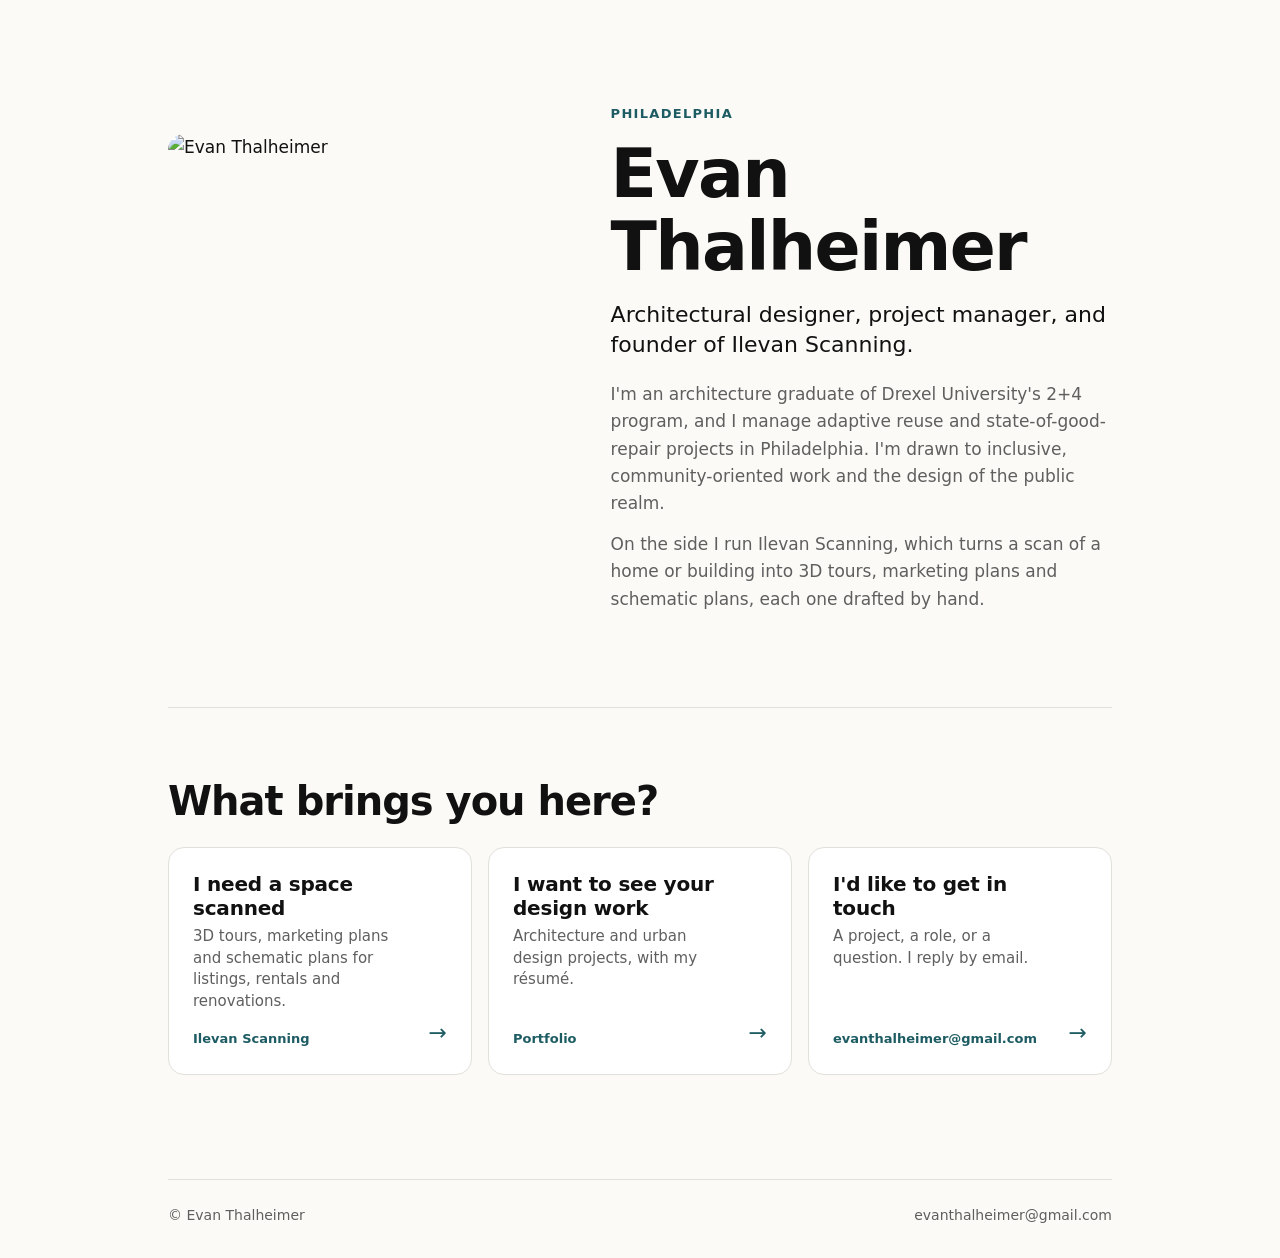
==== index.html @ 0da95b1c "Serve the page from the top of the repo Pages is publishing straight from main, which showed the REA" ====
<!doctype html>
<html lang="en">
<head>
  <meta charset="utf-8">
  <meta name="viewport" content="width=device-width, initial-scale=1">
  <title>Evan Thalheimer</title>
  <meta name="description" content="Architectural designer in Philadelphia. My design portfolio, Ilevan Scanning, and how to get in touch.">
  <meta property="og:type" content="website">
  <meta property="og:title" content="Evan Thalheimer">
  <meta property="og:description" content="Architectural designer in Philadelphia. My design portfolio, Ilevan Scanning, and how to get in touch.">
  <meta property="og:url" content="https://nave1294.github.io/">
  <meta property="og:image" content="https://nave1294.github.io/assets/og-image.jpg">
  <meta name="twitter:card" content="summary_large_image">
  <link rel="preload" href="assets/schibsted-grotesk.woff2" as="font" type="font/woff2" crossorigin>
  <link rel="stylesheet" href="css/style.css">
</head>
<body>
  <main class="wrap">
    <section class="intro" aria-labelledby="name">
      <img class="headshot" src="assets/headshot.jpg" width="720" height="900" alt="Evan Thalheimer">
      <div class="intro-text">
        <p class="eyebrow">Philadelphia</p>
        <h1 id="name">Evan Thalheimer</h1>
        <p class="lede">Architectural designer, project manager, and founder of Ilevan Scanning.</p>
        <p>I'm an architecture graduate of Drexel University's 2+4 program, and I manage adaptive reuse and state-of-good-repair projects in Philadelphia. I'm drawn to inclusive, community-oriented work and the design of the public realm.</p>
        <p>On the side I run Ilevan Scanning, which turns a scan of a home or building into 3D tours, marketing plans and schematic plans, each one drafted by hand.</p>
      </div>
    </section>

    <!-- The one question: each answer goes straight to where you want to be. -->
    <section class="ask" aria-labelledby="ask-heading">
      <h2 id="ask-heading">What brings you here?</h2>
      <ul class="answers">
        <li>
          <a class="answer" href="https://nave1294.github.io/ilevan-scanning/">
            <span class="answer-text">
              <span class="answer-title">I need a space scanned</span>
              <span class="answer-detail">3D tours, marketing plans and schematic plans for listings, rentals and renovations.</span>
              <span class="answer-dest">Ilevan Scanning</span>
            </span>
            <span class="arrow" aria-hidden="true">→</span>
          </a>
        </li>
        <li>
          <a class="answer" href="https://nave1294.github.io/portfolio/">
            <span class="answer-text">
              <span class="answer-title">I want to see your design work</span>
              <span class="answer-detail">Architecture and urban design projects, with my résumé.</span>
              <span class="answer-dest">Portfolio</span>
            </span>
            <span class="arrow" aria-hidden="true">→</span>
          </a>
        </li>
        <li>
          <a class="answer" href="mailto:evanthalheimer@gmail.com">
            <span class="answer-text">
              <span class="answer-title">I'd like to get in touch</span>
              <span class="answer-detail">A project, a role, or a question. I reply by email.</span>
              <span class="answer-dest">evanthalheimer@gmail.com</span>
            </span>
            <span class="arrow" aria-hidden="true">→</span>
          </a>
        </li>
      </ul>
    </section>
  </main>

  <footer class="wrap footer">
    <span>© Evan Thalheimer</span>
    <a href="mailto:evanthalheimer@gmail.com">evanthalheimer@gmail.com</a>
  </footer>
</body>
</html>
---- css/style.css ----
/* Schibsted Grotesk, SIL Open Font License (assets/LICENSE.txt), the same
   face as the portfolio. */
@font-face {
  font-family: "Schibsted Grotesk";
  src: url("../assets/schibsted-grotesk.woff2") format("woff2");
  font-weight: 400 700;
  font-style: normal;
  font-display: swap;
}

:root {
  --text: #111;
  --muted: #5f5f5f;
  --border: #e2e0db;
  --bg: #fbfaf7;
  --card: #fff;
  --accent: #1d5c63;
  --wrap: 1040px;
  --gutter: clamp(20px, 5vw, 48px);
  --radius: 16px;
  color-scheme: light;
}

* { box-sizing: border-box; }
html { -webkit-text-size-adjust: 100%; }
body {
  margin: 0;
  background: var(--bg);
  color: var(--text);
  font: 17px/1.6 "Schibsted Grotesk", system-ui, -apple-system, "Segoe UI", sans-serif;
}
a { color: inherit; }
img { display: block; max-width: 100%; height: auto; }
h1, h2 { margin: 0; line-height: 1.08; letter-spacing: -0.025em; }

.wrap { max-width: var(--wrap); margin: 0 auto; padding: 0 var(--gutter); }

/* ---------- about ---------- */
.intro {
  display: grid; grid-template-columns: minmax(0, 0.85fr) minmax(0, 1.15fr);
  gap: clamp(28px, 6vw, 72px); align-items: center;
  padding: clamp(48px, 9vw, 104px) 0 clamp(40px, 7vw, 80px);
}
.headshot { width: 100%; aspect-ratio: 4 / 5; object-fit: cover; border-radius: var(--radius); }
.eyebrow { margin: 0 0 12px; font-size: 13px; font-weight: 600; letter-spacing: 0.1em; text-transform: uppercase; color: var(--accent); }
h1 { font-size: clamp(40px, 6.5vw, 68px); margin-bottom: 16px; }
.lede { margin: 0 0 20px; font-size: clamp(19px, 2.2vw, 22px); line-height: 1.4; }
.intro-text p:not(.eyebrow):not(.lede) { margin: 0 0 14px; color: var(--muted); max-width: 36em; }

/* ---------- the question ---------- */
.ask { padding: clamp(40px, 7vw, 72px) 0 clamp(56px, 9vw, 104px); border-top: 1px solid var(--border); }
.ask h2 { font-size: clamp(28px, 4vw, 40px); margin-bottom: 24px; }
.answers { list-style: none; margin: 0; padding: 0; display: grid; grid-template-columns: repeat(3, minmax(0, 1fr)); gap: 16px; }
.answer {
  display: flex; align-items: stretch; justify-content: space-between; gap: 16px; height: 100%;
  padding: 24px; background: var(--card); border: 1px solid var(--border); border-radius: var(--radius);
  text-decoration: none; transition: border-color 0.2s, box-shadow 0.2s, transform 0.2s;
}
.answer:hover, .answer:focus-visible { border-color: var(--accent); box-shadow: inset 0 0 0 1px var(--accent); transform: translateY(-2px); }
.answer:focus-visible { outline: 2px solid var(--accent); outline-offset: 3px; }
.answer-text { display: flex; flex-direction: column; gap: 6px; }
.answer-title { font-size: 20px; font-weight: 700; line-height: 1.2; letter-spacing: -0.01em; }
.answer-detail { font-size: 15px; color: var(--muted); line-height: 1.45; }
.answer-dest { margin-top: auto; padding-top: 10px; font-size: 13px; font-weight: 600; color: var(--accent); overflow-wrap: anywhere; }
.arrow { align-self: flex-end; font-size: 22px; color: var(--accent); transition: transform 0.2s; }
.answer:hover .arrow, .answer:focus-visible .arrow { transform: translateX(4px); }

.footer { display: flex; max-width: calc(var(--wrap) - 2 * var(--gutter)); padding-left: 0; padding-right: 0; flex-wrap: wrap; justify-content: space-between; gap: 8px 24px; padding-top: 24px; padding-bottom: 32px; border-top: 1px solid var(--border); font-size: 14px; color: var(--muted); }
.footer a { text-decoration: none; }
.footer a:hover { text-decoration: underline; }

@media (max-width: 1100px) { .footer { margin-left: var(--gutter); margin-right: var(--gutter); } }

@media (max-width: 820px) {
  .intro { grid-template-columns: 1fr; }
  .headshot { max-width: 300px; }
  .answers { grid-template-columns: 1fr; gap: 12px; }
  .answer { align-items: center; padding: 20px; }
}

@media (prefers-reduced-motion: reduce) {
  .answer, .arrow { transition: none; }
  .answer:hover, .answer:focus-visible, .answer:hover .arrow { transform: none; }
}
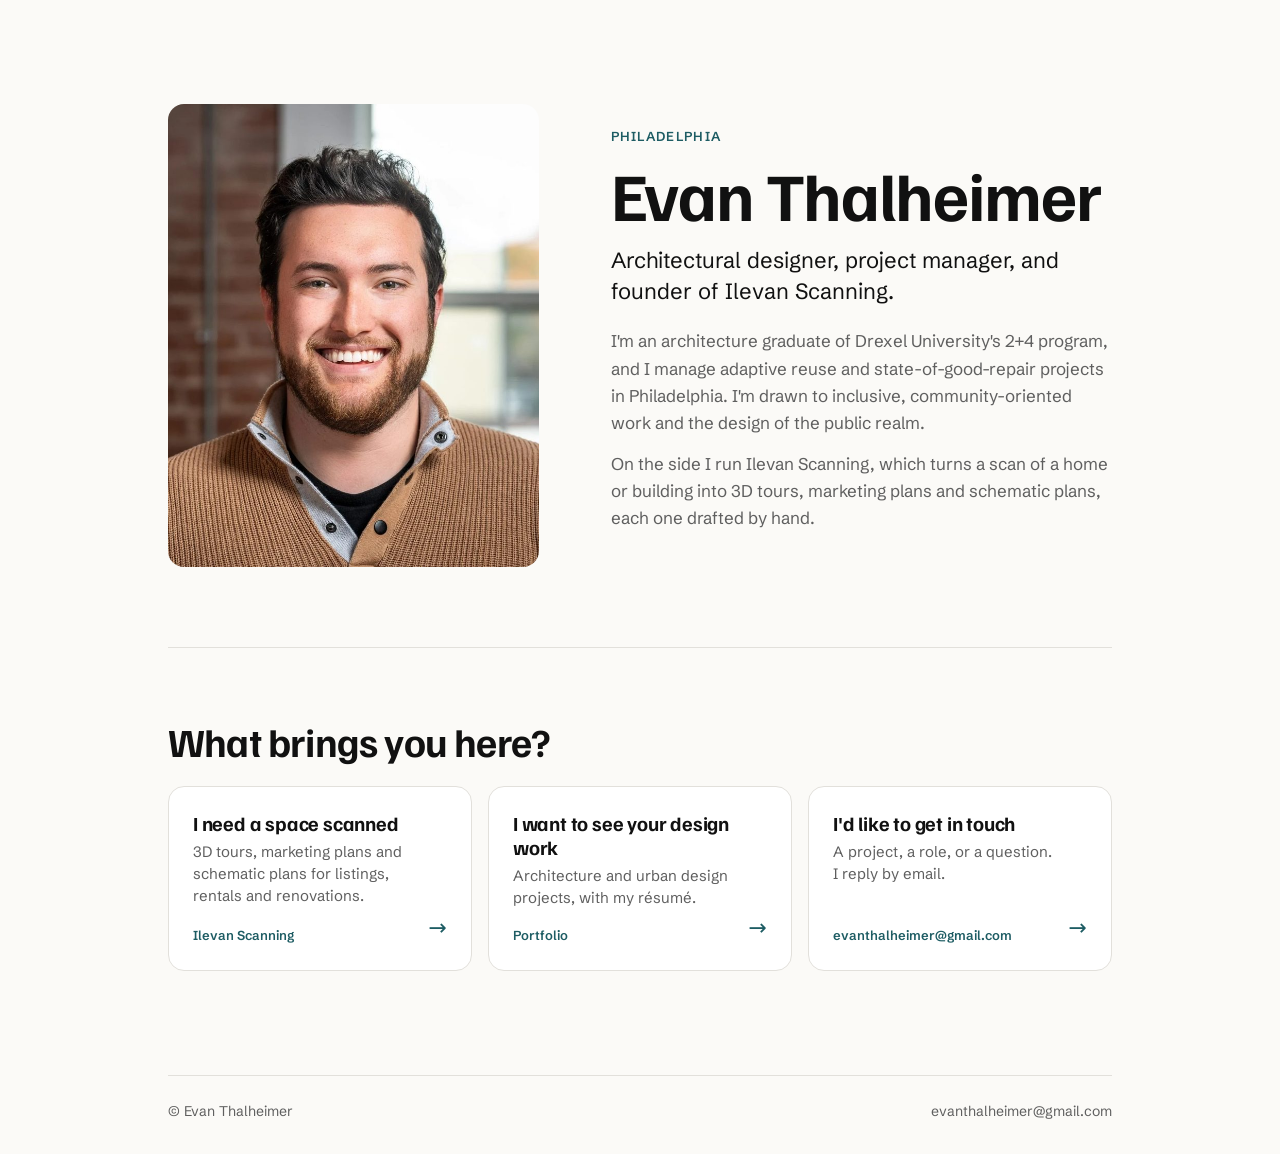
==== commit af65c2d1: "Set the headings in Familjen Grotesk A narrower grotesk with flatter curves for the name, the questi" ====
--- a/index.html
+++ b/index.html
@@ -12,6 +12,7 @@
   <meta property="og:image" content="https://nave1294.github.io/assets/og-image.jpg">
   <meta name="twitter:card" content="summary_large_image">
   <link rel="preload" href="assets/schibsted-grotesk.woff2" as="font" type="font/woff2" crossorigin>
+  <link rel="preload" href="assets/familjen-grotesk-700.woff2" as="font" type="font/woff2" crossorigin>
   <link rel="stylesheet" href="css/style.css">
 </head>
 <body>
--- a/css/style.css
+++ b/css/style.css
@@ -4,6 +4,16 @@
   font-family: "Schibsted Grotesk";
   src: url("../assets/schibsted-grotesk.woff2") format("woff2");
   font-weight: 400 700;
+  font-style: normal;
+  font-display: swap;
+}
+
+/* Familjen Grotesk Bold, SIL Open Font License, latin subset: the headings,
+   a little narrower and less round than the body face. */
+@font-face {
+  font-family: "Familjen Grotesk";
+  src: url("../assets/familjen-grotesk-700.woff2") format("woff2");
+  font-weight: 700;
   font-style: normal;
   font-display: swap;
 }
@@ -31,7 +41,8 @@
 }
 a { color: inherit; }
 img { display: block; max-width: 100%; height: auto; }
-h1, h2 { margin: 0; line-height: 1.08; letter-spacing: -0.025em; }
+h1, h2, .answer-title { font-family: "Familjen Grotesk", "Schibsted Grotesk", system-ui, sans-serif; font-weight: 700; }
+h1, h2 { margin: 0; line-height: 1.05; letter-spacing: -0.02em; }
 
 .wrap { max-width: var(--wrap); margin: 0 auto; padding: 0 var(--gutter); }
 
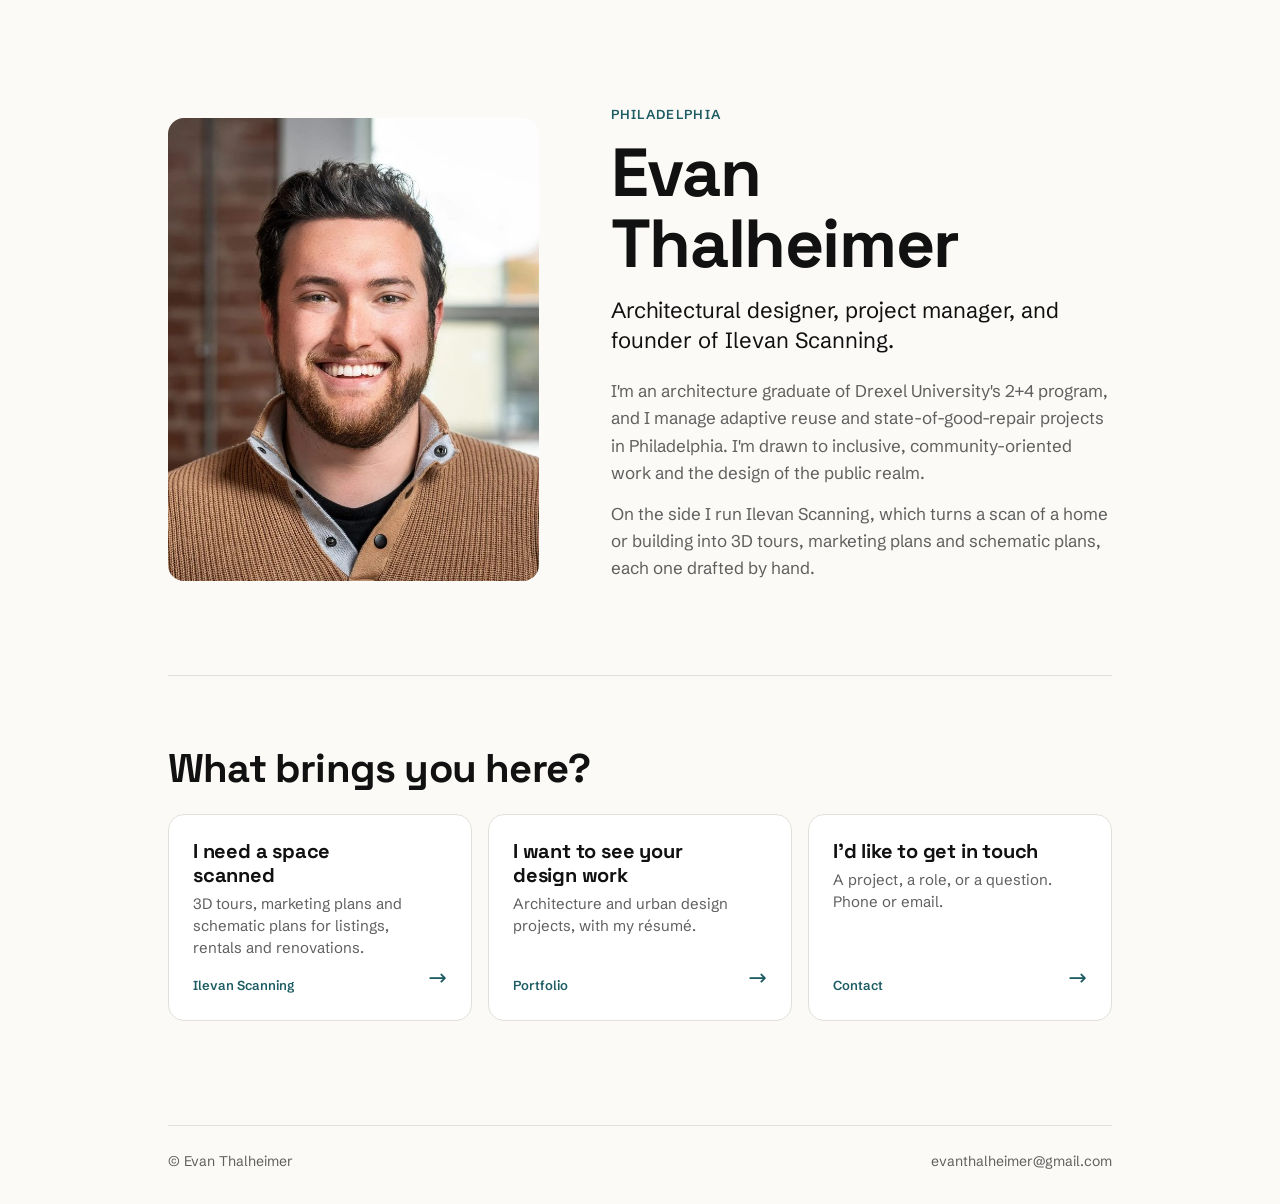
==== commit f8caf651: "Space Grotesk headings, and a contact page The headings switch to Space Grotesk. I'd like to get in " ====
--- a/index.html
+++ b/index.html
@@ -12,7 +12,7 @@
   <meta property="og:image" content="https://nave1294.github.io/assets/og-image.jpg">
   <meta name="twitter:card" content="summary_large_image">
   <link rel="preload" href="assets/schibsted-grotesk.woff2" as="font" type="font/woff2" crossorigin>
-  <link rel="preload" href="assets/familjen-grotesk-700.woff2" as="font" type="font/woff2" crossorigin>
+  <link rel="preload" href="assets/space-grotesk-700.woff2" as="font" type="font/woff2" crossorigin>
   <link rel="stylesheet" href="css/style.css">
 </head>
 <body>
@@ -53,11 +53,11 @@
           </a>
         </li>
         <li>
-          <a class="answer" href="mailto:evanthalheimer@gmail.com">
+          <a class="answer" href="contact.html">
             <span class="answer-text">
               <span class="answer-title">I'd like to get in touch</span>
-              <span class="answer-detail">A project, a role, or a question. I reply by email.</span>
-              <span class="answer-dest">evanthalheimer@gmail.com</span>
+              <span class="answer-detail">A project, a role, or a question. Phone or email.</span>
+              <span class="answer-dest">Contact</span>
             </span>
             <span class="arrow" aria-hidden="true">→</span>
           </a>
--- a/css/style.css
+++ b/css/style.css
@@ -8,11 +8,11 @@
   font-display: swap;
 }
 
-/* Familjen Grotesk Bold, SIL Open Font License, latin subset: the headings,
-   a little narrower and less round than the body face. */
+/* Space Grotesk Bold, SIL Open Font License, latin subset: the headings,
+   squarer and less round than the body face. */
 @font-face {
-  font-family: "Familjen Grotesk";
-  src: url("../assets/familjen-grotesk-700.woff2") format("woff2");
+  font-family: "Space Grotesk";
+  src: url("../assets/space-grotesk-700.woff2") format("woff2");
   font-weight: 700;
   font-style: normal;
   font-display: swap;
@@ -41,7 +41,7 @@
 }
 a { color: inherit; }
 img { display: block; max-width: 100%; height: auto; }
-h1, h2, .answer-title { font-family: "Familjen Grotesk", "Schibsted Grotesk", system-ui, sans-serif; font-weight: 700; }
+h1, h2, .answer-title { font-family: "Space Grotesk", "Schibsted Grotesk", system-ui, sans-serif; font-weight: 700; }
 h1, h2 { margin: 0; line-height: 1.05; letter-spacing: -0.02em; }
 
 .wrap { max-width: var(--wrap); margin: 0 auto; padding: 0 var(--gutter); }
@@ -76,6 +76,23 @@
 .arrow { align-self: flex-end; font-size: 22px; color: var(--accent); transition: transform 0.2s; }
 .answer:hover .arrow, .answer:focus-visible .arrow { transform: translateX(4px); }
 
+/* ---------- contact page ---------- */
+.back { display: inline-flex; align-items: center; gap: 8px; margin-top: clamp(24px, 4vw, 40px); padding: 8px 14px 8px 10px; border-radius: 999px; font-size: 15px; font-weight: 600; color: var(--muted); text-decoration: none; transition: background 0.15s, color 0.15s; }
+.back:hover { background: #efede8; color: var(--text); }
+.back:focus-visible { outline: 2px solid var(--accent); outline-offset: 2px; }
+.contact { max-width: 640px; padding: clamp(32px, 6vw, 72px) 0 clamp(56px, 9vw, 104px); }
+.contact-list { list-style: none; margin: 8px 0 24px; padding: 0; display: grid; gap: 12px; }
+.contact-row {
+  display: flex; flex-wrap: wrap; align-items: baseline; justify-content: space-between; gap: 4px 16px;
+  padding: 20px 24px; background: var(--card); border: 1px solid var(--border); border-radius: var(--radius);
+  text-decoration: none; transition: border-color 0.2s, box-shadow 0.2s;
+}
+.contact-row:hover, .contact-row:focus-visible { border-color: var(--accent); box-shadow: inset 0 0 0 1px var(--accent); }
+.contact-row:focus-visible { outline: 2px solid var(--accent); outline-offset: 3px; }
+.contact-label { font-size: 13px; font-weight: 600; letter-spacing: 0.1em; text-transform: uppercase; color: var(--accent); }
+.contact-value { font-family: "Space Grotesk", "Schibsted Grotesk", system-ui, sans-serif; font-weight: 700; font-size: clamp(20px, 3vw, 26px); letter-spacing: -0.01em; overflow-wrap: anywhere; }
+.contact-where { color: var(--muted); margin: 0; }
+
 .footer { display: flex; max-width: calc(var(--wrap) - 2 * var(--gutter)); padding-left: 0; padding-right: 0; flex-wrap: wrap; justify-content: space-between; gap: 8px 24px; padding-top: 24px; padding-bottom: 32px; border-top: 1px solid var(--border); font-size: 14px; color: var(--muted); }
 .footer a { text-decoration: none; }
 .footer a:hover { text-decoration: underline; }
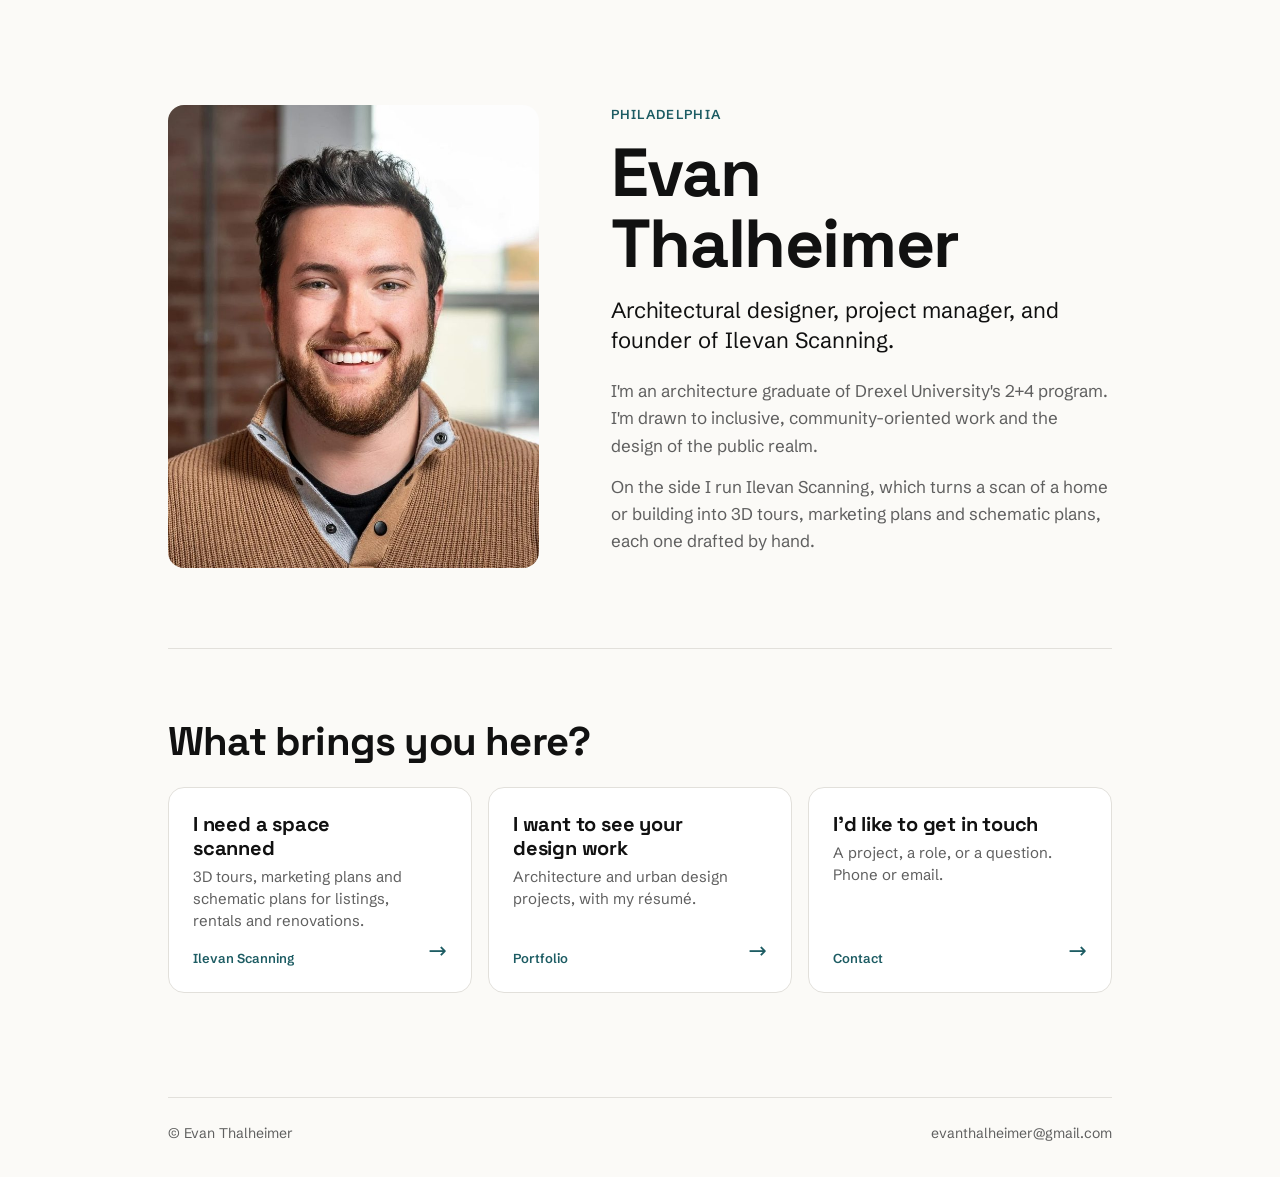
==== commit 2075c8a8: "Drop the adaptive reuse line from the about Co-Authored-By: Claude Opus 5.5 <noreply@anthropic.com> " ====
--- a/index.html
+++ b/index.html
@@ -23,7 +23,7 @@
         <p class="eyebrow">Philadelphia</p>
         <h1 id="name">Evan Thalheimer</h1>
         <p class="lede">Architectural designer, project manager, and founder of Ilevan Scanning.</p>
-        <p>I'm an architecture graduate of Drexel University's 2+4 program, and I manage adaptive reuse and state-of-good-repair projects in Philadelphia. I'm drawn to inclusive, community-oriented work and the design of the public realm.</p>
+        <p>I'm an architecture graduate of Drexel University's 2+4 program. I'm drawn to inclusive, community-oriented work and the design of the public realm.</p>
         <p>On the side I run Ilevan Scanning, which turns a scan of a home or building into 3D tours, marketing plans and schematic plans, each one drafted by hand.</p>
       </div>
     </section>
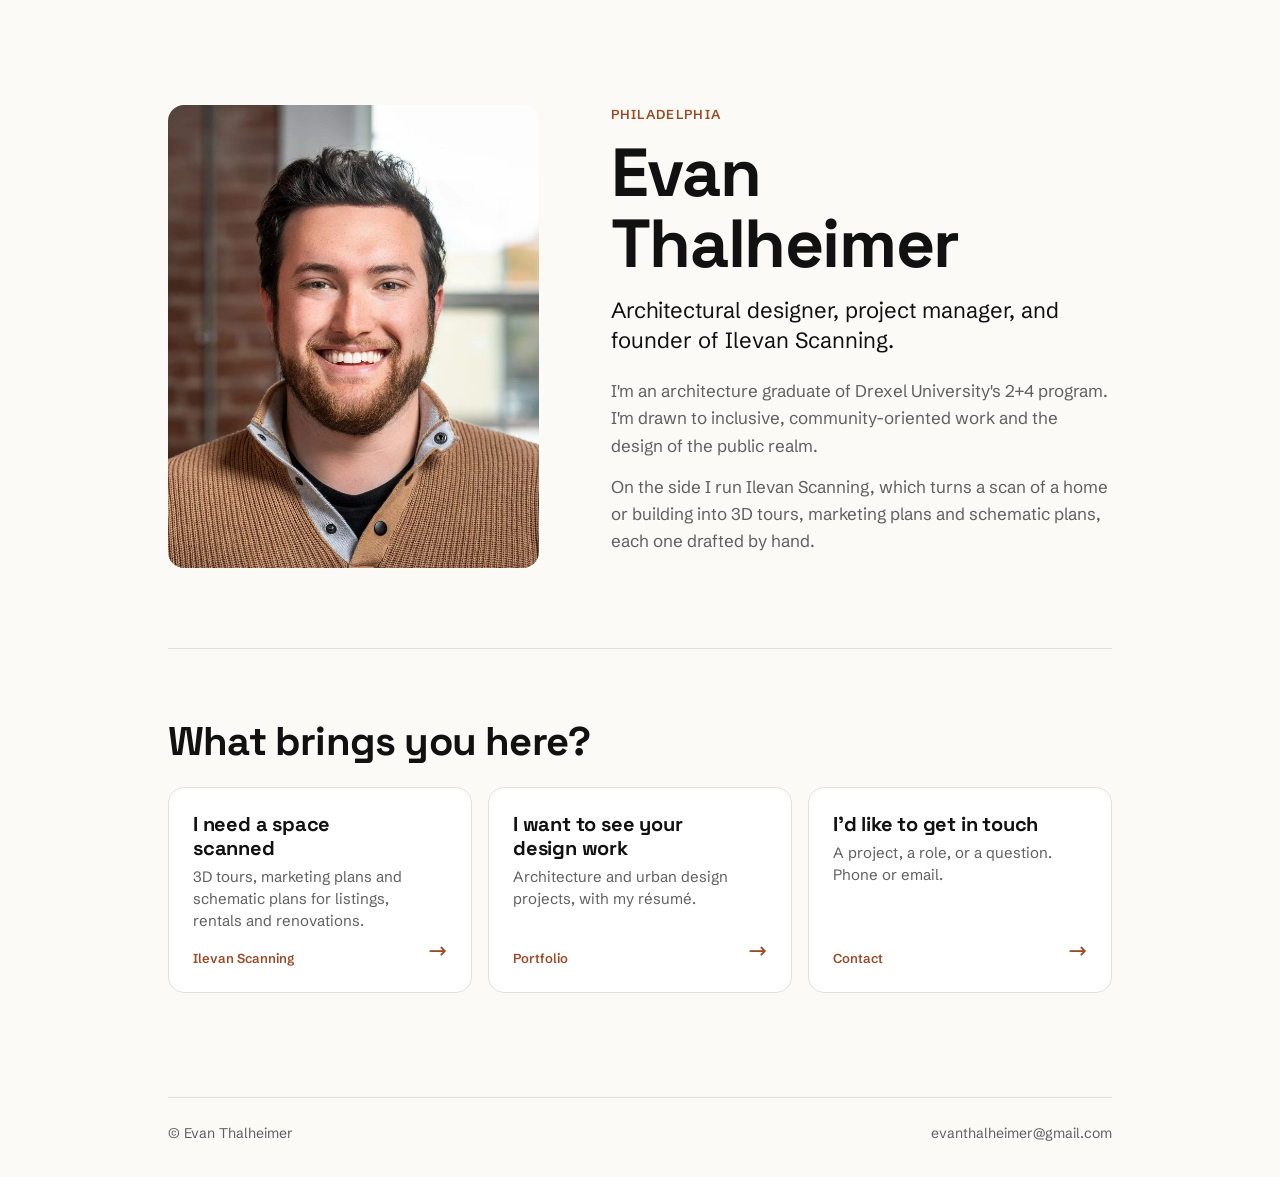
==== commit 3bab8a9b: "Add an Add to contacts button A vCard (name, title, phone, email, site, Philadelphia, headshot) behi" ====
--- a/index.html
+++ b/index.html
@@ -25,6 +25,8 @@
         <p class="lede">Architectural designer, project manager, and founder of Ilevan Scanning.</p>
         <p>I'm an architecture graduate of Drexel University's 2+4 program. I'm drawn to inclusive, community-oriented work and the design of the public realm.</p>
         <p>On the side I run Ilevan Scanning, which turns a scan of a home or building into 3D tours, marketing plans and schematic plans, each one drafted by hand.</p>
+        <!-- Phones only: my details straight into their contacts. -->
+        <a class="save-contact phone-only" href="evan-thalheimer.vcf"><svg viewBox="0 0 24 24" width="18" height="18" fill="none" stroke="currentColor" stroke-width="2" stroke-linecap="round" stroke-linejoin="round" aria-hidden="true"><circle cx="9" cy="8" r="4"/><path d="M2 21c0-3.9 3.1-7 7-7s7 3.1 7 7"/><path d="M19 8v6M16 11h6"/></svg>Add to contacts</a>
       </div>
     </section>
 
--- a/css/style.css
+++ b/css/style.css
@@ -24,7 +24,7 @@
   --border: #e2e0db;
   --bg: #fbfaf7;
   --card: #fff;
-  --accent: #1d5c63;
+  --accent: #9c4a26; /* corten steel */
   --wrap: 1040px;
   --gutter: clamp(20px, 5vw, 48px);
   --radius: 16px;
@@ -76,6 +76,23 @@
 .arrow { align-self: flex-end; font-size: 22px; color: var(--accent); transition: transform 0.2s; }
 .answer:hover .arrow, .answer:focus-visible .arrow { transform: translateX(4px); }
 
+/* ---------- add to contacts ---------- */
+/* A button that hands over evan-thalheimer.vcf: the phone opens it as a new
+   contact. On the home page it shows on phones only. */
+.save-contact {
+  display: inline-flex; align-items: center; justify-content: center; gap: 10px;
+  margin: 8px 0 0; padding: 14px 22px; border-radius: 999px;
+  background: var(--text); color: var(--bg); font-weight: 600; font-size: 16px; text-decoration: none;
+  transition: background 0.2s;
+}
+.save-contact:hover { background: var(--accent); }
+.save-contact:focus-visible { outline: 2px solid var(--accent); outline-offset: 3px; }
+.contact .save-contact { margin: 0 0 24px; }
+.phone-only { display: none; }
+@media (max-width: 820px) {
+  .phone-only { display: flex; width: 100%; margin-top: 12px; }
+}
+
 /* ---------- contact page ---------- */
 .back { display: inline-flex; align-items: center; gap: 8px; margin-top: clamp(24px, 4vw, 40px); padding: 8px 14px 8px 10px; border-radius: 999px; font-size: 15px; font-weight: 600; color: var(--muted); text-decoration: none; transition: background 0.15s, color 0.15s; }
 .back:hover { background: #efede8; color: var(--text); }
